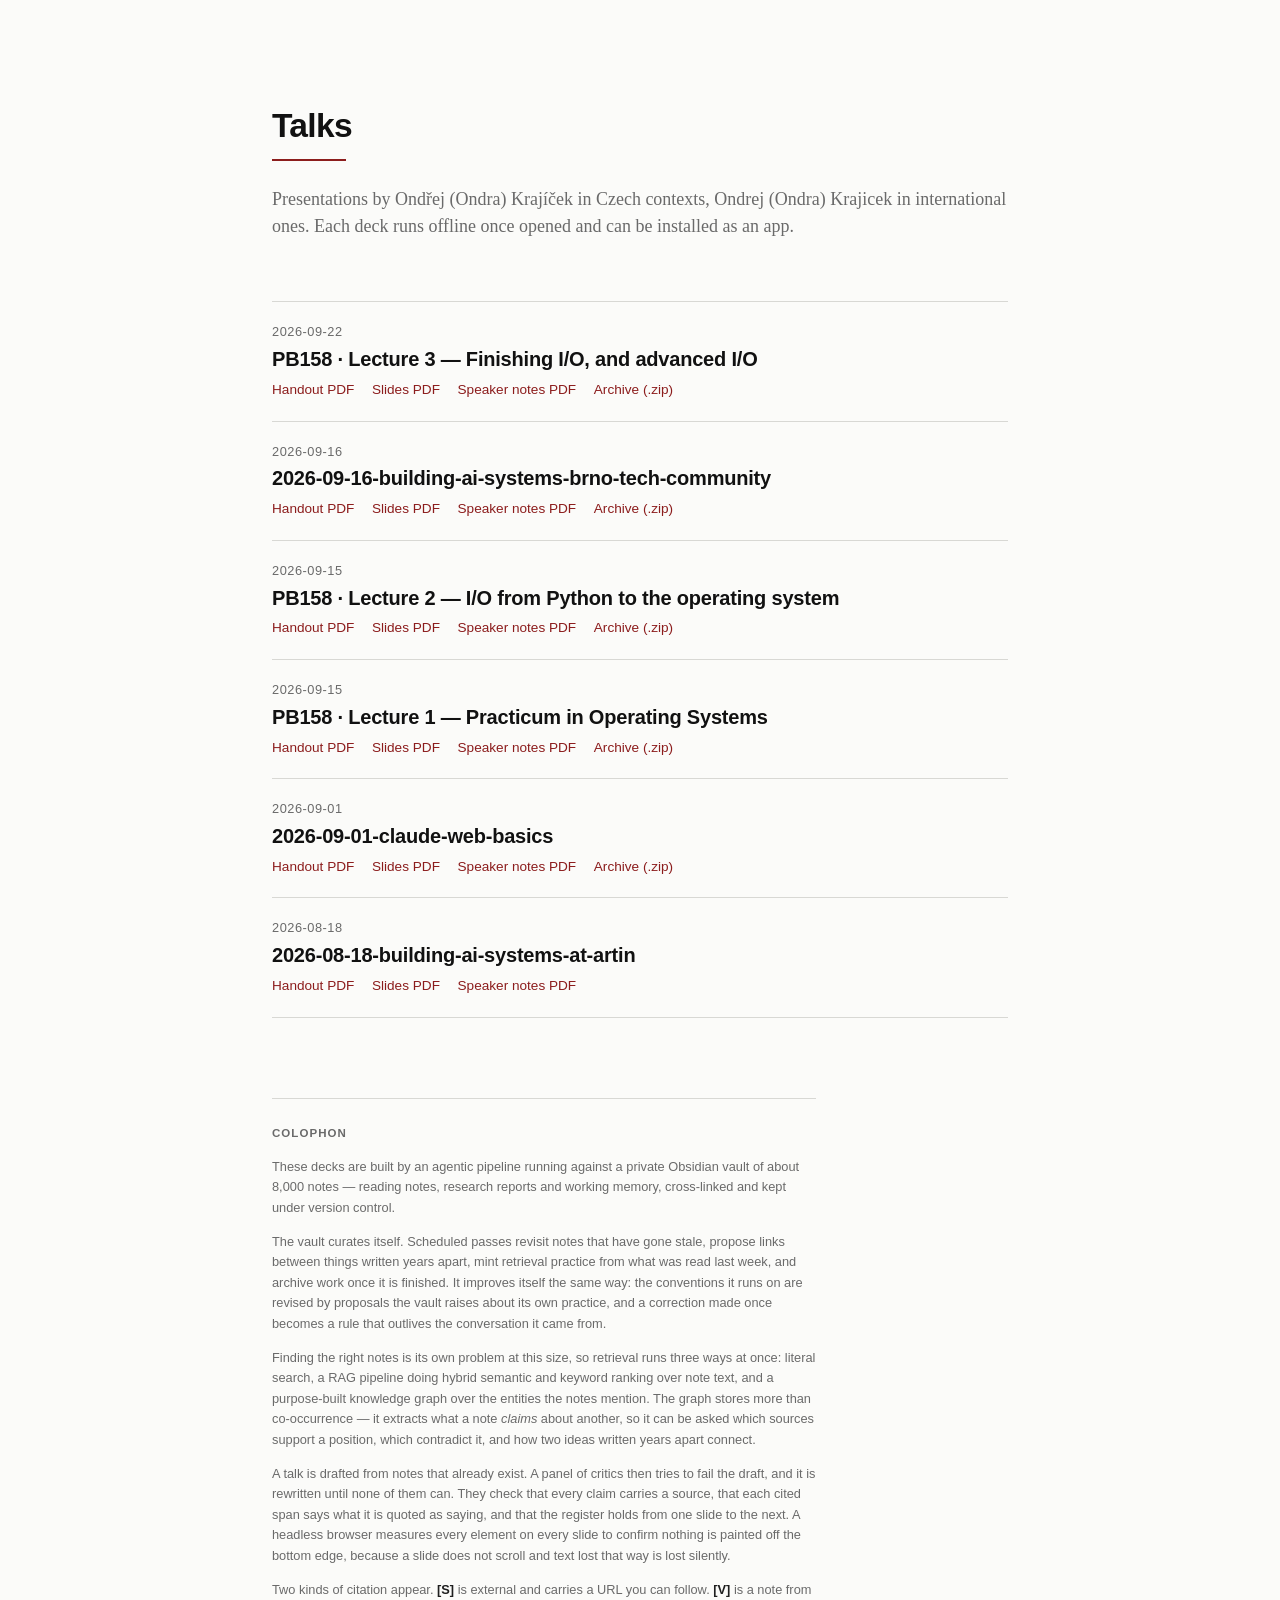
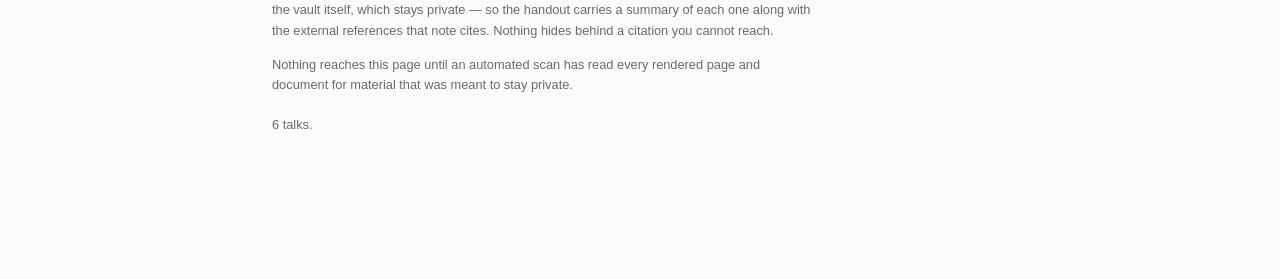
==== index.html @ eec89def "talk: publish 2026-09-22-pb158-lecture-3-finishing-io-and-advanced-io Rendered from the private vaul" ====
<!DOCTYPE html>
<html lang="en">
<head>
<meta charset="utf-8">
<meta name="viewport" content="width=device-width, initial-scale=1">
<title>Talks — Ondřej (Ondra) Krajíček in Czech contexts, Ondrej (Ondra) Krajicek in international ones</title>
<style>
  :root {
    --ink: #111; --body: #1f1f1f; --muted: #6a6a6a;
    --ground: #fbfbf9; --rule: #d8d8d4; --accent: #8c1d1d;
  }
  * { box-sizing: border-box; }
  body {
    margin: 0; padding: 12vh 6vw 16vh;
    background: var(--ground); color: var(--body);
    font: 400 18px/1.5 "Source Serif 4", Charter, Georgia, serif;
  }
  main { max-width: 46rem; margin: 0 auto; }
  h1 {
    font: 600 2.1rem/1.1 "Inter", "Helvetica Neue", Arial, sans-serif;
    letter-spacing: -0.02em; color: var(--ink); margin: 0;
  }
  h1::after {
    content: ""; display: block; width: 2.2em; height: 2px;
    background: var(--accent); margin-top: .42em;
  }
  .lede { color: var(--muted); margin: 1.4em 0 3.4em; }
  ul { list-style: none; padding: 0; margin: 0; }
  li { border-top: 1px solid var(--rule); padding: 1.5rem 0; }
  li:last-child { border-bottom: 1px solid var(--rule); }
  time {
    display: block;
    font: 500 .8rem/1 "Inter", "Helvetica Neue", Arial, sans-serif;
    font-variant-numeric: tabular-nums; color: var(--muted);
    letter-spacing: .04em; margin-bottom: .5rem;
  }
  a.deck {
    font: 600 1.25rem/1.25 "Inter", "Helvetica Neue", Arial, sans-serif;
    letter-spacing: -0.01em; color: var(--ink);
    text-decoration: none; border-bottom: 2px solid transparent;
  }
  a.deck:hover { border-bottom-color: var(--accent); }
  .extras {
    margin-top: .55rem;
    font: 400 .85rem/1 "Inter", "Helvetica Neue", Arial, sans-serif;
  }
  .extras a { color: var(--accent); text-decoration: none; margin-right: 1.1rem; }
  .extras a:hover { text-decoration: underline; }
  footer {
    margin-top: 5rem; padding-top: 1.6rem; border-top: 1px solid var(--rule);
    color: var(--muted); max-width: 34rem;
    font: 400 .8rem/1.6 "Inter", "Helvetica Neue", Arial, sans-serif;
  }
  footer h2 {
    font-size: .72rem; letter-spacing: .09em; text-transform: uppercase;
    font-weight: 600; color: var(--muted); margin: 0 0 .9rem;
  }
  footer p { margin: 0 0 .85rem; }
  footer b { color: var(--body); font-weight: 600; }
  footer .tally { margin: 1.2rem 0 0; }
  @media (prefers-color-scheme: dark) {
    :root {
      --ink: #f2f2ef; --body: #dcdcd8; --muted: #9a9a94;
      --ground: #141413; --rule: #33332f; --accent: #d98080;
    }
  }
</style>
</head>
<body>
<main>
  <h1>Talks</h1>
  <p class="lede">Presentations by Ondřej (Ondra) Krajíček in Czech contexts, Ondrej (Ondra) Krajicek in international ones. Each deck runs offline once
  opened and can be installed as an app.</p>
  <ul>
    <li>
      <time datetime="2026-09-22">2026-09-22</time>
      <a class="deck" href="2026-09-22-pb158-lecture-3-finishing-io-and-advanced-io/">PB158 · Lecture 3 — Finishing I/O, and advanced I/O</a>
      <div class="extras"><a href="2026-09-22-pb158-lecture-3-finishing-io-and-advanced-io/2026-09-22-pb158-lecture-3-finishing-io-and-advanced-io-handout.pdf">Handout&nbsp;PDF</a><a href="2026-09-22-pb158-lecture-3-finishing-io-and-advanced-io/2026-09-22-pb158-lecture-3-finishing-io-and-advanced-io-slides.pdf">Slides&nbsp;PDF</a><a href="2026-09-22-pb158-lecture-3-finishing-io-and-advanced-io/2026-09-22-pb158-lecture-3-finishing-io-and-advanced-io-speaker-notes.pdf">Speaker notes&nbsp;PDF</a><a href="2026-09-22-pb158-lecture-3-finishing-io-and-advanced-io/2026-09-22-pb158-lecture-3-finishing-io-and-advanced-io.zip">Archive&nbsp;(.zip)</a></div>
    </li>
    <li>
      <time datetime="2026-09-16">2026-09-16</time>
      <a class="deck" href="2026-09-16-building-ai-systems-brno-tech-community/">2026-09-16-building-ai-systems-brno-tech-community</a>
      <div class="extras"><a href="2026-09-16-building-ai-systems-brno-tech-community/2026-09-16-building-ai-systems-brno-tech-community-handout.pdf">Handout&nbsp;PDF</a><a href="2026-09-16-building-ai-systems-brno-tech-community/2026-09-16-building-ai-systems-brno-tech-community-slides.pdf">Slides&nbsp;PDF</a><a href="2026-09-16-building-ai-systems-brno-tech-community/2026-09-16-building-ai-systems-brno-tech-community-speaker-notes.pdf">Speaker notes&nbsp;PDF</a><a href="2026-09-16-building-ai-systems-brno-tech-community/2026-09-16-building-ai-systems-brno-tech-community.zip">Archive&nbsp;(.zip)</a></div>
    </li>
    <li>
      <time datetime="2026-09-15">2026-09-15</time>
      <a class="deck" href="2026-09-15-pb158-lecture-2-io-from-python-to-the-os/">PB158 · Lecture 2 — I/O from Python to the operating system</a>
      <div class="extras"><a href="2026-09-15-pb158-lecture-2-io-from-python-to-the-os/2026-09-15-pb158-lecture-2-io-from-python-to-the-os-handout.pdf">Handout&nbsp;PDF</a><a href="2026-09-15-pb158-lecture-2-io-from-python-to-the-os/2026-09-15-pb158-lecture-2-io-from-python-to-the-os-slides.pdf">Slides&nbsp;PDF</a><a href="2026-09-15-pb158-lecture-2-io-from-python-to-the-os/2026-09-15-pb158-lecture-2-io-from-python-to-the-os-speaker-notes.pdf">Speaker notes&nbsp;PDF</a><a href="2026-09-15-pb158-lecture-2-io-from-python-to-the-os/2026-09-15-pb158-lecture-2-io-from-python-to-the-os.zip">Archive&nbsp;(.zip)</a></div>
    </li>
    <li>
      <time datetime="2026-09-15">2026-09-15</time>
      <a class="deck" href="2026-09-15-pb158-lecture-1-course-orientation-and-io/">PB158 · Lecture 1 — Practicum in Operating Systems</a>
      <div class="extras"><a href="2026-09-15-pb158-lecture-1-course-orientation-and-io/2026-09-15-pb158-lecture-1-course-orientation-and-io-handout.pdf">Handout&nbsp;PDF</a><a href="2026-09-15-pb158-lecture-1-course-orientation-and-io/2026-09-15-pb158-lecture-1-course-orientation-and-io-slides.pdf">Slides&nbsp;PDF</a><a href="2026-09-15-pb158-lecture-1-course-orientation-and-io/2026-09-15-pb158-lecture-1-course-orientation-and-io-speaker-notes.pdf">Speaker notes&nbsp;PDF</a><a href="2026-09-15-pb158-lecture-1-course-orientation-and-io/2026-09-15-pb158-lecture-1-course-orientation-and-io.zip">Archive&nbsp;(.zip)</a></div>
    </li>
    <li>
      <time datetime="2026-09-01">2026-09-01</time>
      <a class="deck" href="2026-09-01-claude-web-basics/">2026-09-01-claude-web-basics</a>
      <div class="extras"><a href="2026-09-01-claude-web-basics/2026-09-01-claude-web-basics-handout.pdf">Handout&nbsp;PDF</a><a href="2026-09-01-claude-web-basics/2026-09-01-claude-web-basics-slides.pdf">Slides&nbsp;PDF</a><a href="2026-09-01-claude-web-basics/2026-09-01-claude-web-basics-speaker-notes.pdf">Speaker notes&nbsp;PDF</a><a href="2026-09-01-claude-web-basics/2026-09-01-claude-web-basics.zip">Archive&nbsp;(.zip)</a></div>
    </li>
    <li>
      <time datetime="2026-08-18">2026-08-18</time>
      <a class="deck" href="2026-08-18-building-ai-systems-at-artin/">2026-08-18-building-ai-systems-at-artin</a>
      <div class="extras"><a href="2026-08-18-building-ai-systems-at-artin/2026-08-18-building-ai-systems-at-artin-handout.pdf">Handout&nbsp;PDF</a><a href="2026-08-18-building-ai-systems-at-artin/2026-08-18-building-ai-systems-at-artin-slides.pdf">Slides&nbsp;PDF</a><a href="2026-08-18-building-ai-systems-at-artin/2026-08-18-building-ai-systems-at-artin-speaker-notes.pdf">Speaker notes&nbsp;PDF</a></div>
    </li>
  </ul>
  <footer>
    <h2>Colophon</h2>
    <p>These decks are built by an agentic pipeline running against a private
    Obsidian vault of about 8,000 notes — reading notes, research reports and working
    memory, cross-linked and kept under version control.</p>
    <p>The vault curates itself. Scheduled passes revisit notes that have gone
    stale, propose links between things written years apart, mint retrieval
    practice from what was read last week, and archive work once it is
    finished. It improves itself the same way: the conventions it runs on are
    revised by proposals the vault raises about its own practice, and a
    correction made once becomes a rule that outlives the conversation it came
    from.</p>
    <p>Finding the right notes is its own problem at this size, so retrieval
    runs three ways at once: literal search, a RAG pipeline doing hybrid
    semantic and keyword ranking over note text, and a purpose-built knowledge
    graph over the entities the notes mention. The graph stores more than
    co-occurrence — it extracts what a note <i>claims</i> about another, so it
    can be asked which sources support a position, which contradict it, and how
    two ideas written years apart connect.</p>
    <p>A talk is drafted from notes that already exist. A panel of critics then
    tries to fail the draft, and it is rewritten until none of them can. They
    check that every claim carries a source, that each cited span says what it
    is quoted as saying, and that the register holds from one slide to the
    next. A headless
    browser measures every element on every slide to confirm nothing is painted
    off the bottom edge, because a slide does not scroll and text lost that way
    is lost silently.</p>
    <p>Two kinds of citation appear. <b>[S]</b> is external and carries a URL
    you can follow. <b>[V]</b> is a note from the vault itself, which stays
    private — so the handout carries a summary of each one along with the
    external references that note cites. Nothing hides behind a citation you
    cannot reach.</p>
    <p>Nothing reaches this page until an automated scan has read every
    rendered page and document for material that was meant to stay private.</p>
    <p class="tally">6 talks.</p>
  </footer>
</main>
</body>
</html>
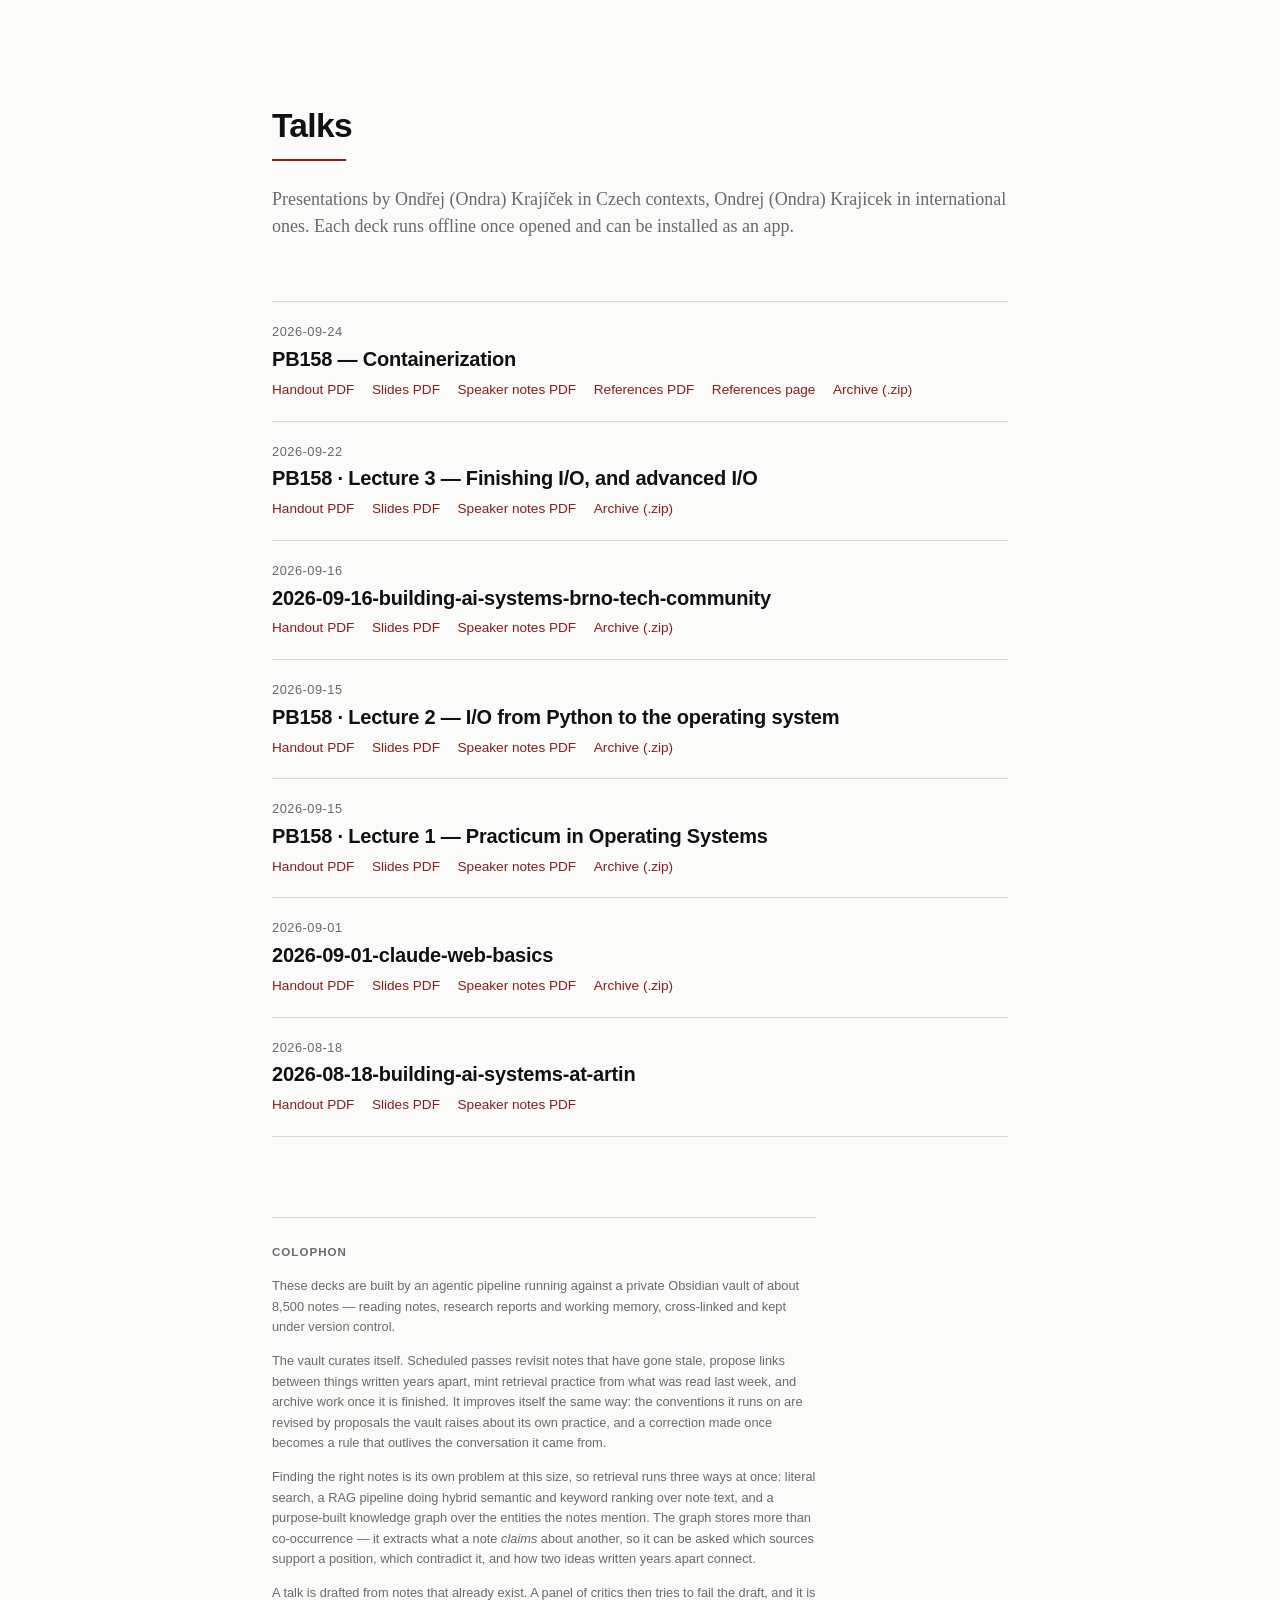
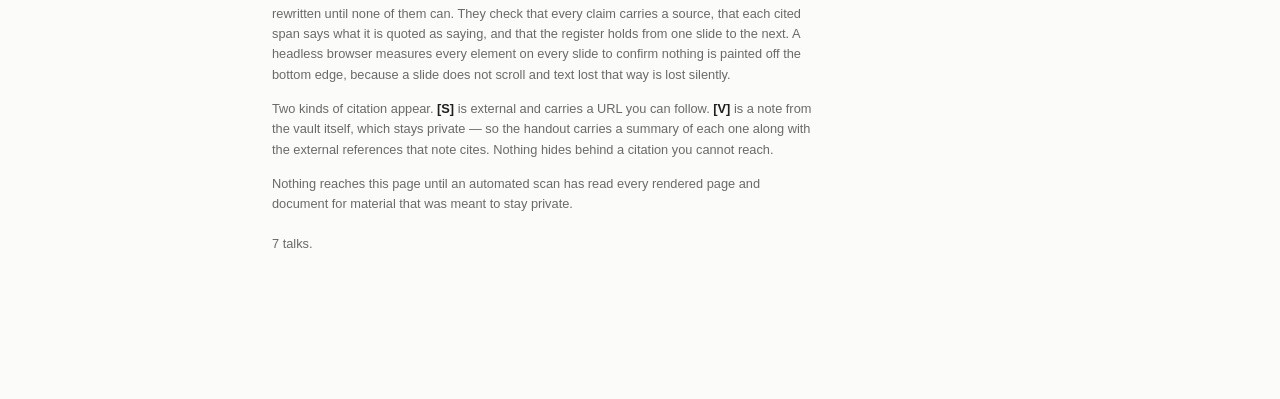
==== commit abf8322d: "talk: publish 2026-09-24-pb158-containerization Rendered from the private vault by talk-build.yml.  " ====
--- a/index.html
+++ b/index.html
@@ -73,6 +73,11 @@
   opened and can be installed as an app.</p>
   <ul>
     <li>
+      <time datetime="2026-09-24">2026-09-24</time>
+      <a class="deck" href="2026-09-24-pb158-containerization/">PB158 — Containerization</a>
+      <div class="extras"><a href="2026-09-24-pb158-containerization/2026-09-24-pb158-containerization-handout.pdf">Handout&nbsp;PDF</a><a href="2026-09-24-pb158-containerization/2026-09-24-pb158-containerization-slides.pdf">Slides&nbsp;PDF</a><a href="2026-09-24-pb158-containerization/2026-09-24-pb158-containerization-speaker-notes.pdf">Speaker notes&nbsp;PDF</a><a href="2026-09-24-pb158-containerization/2026-09-24-pb158-containerization-references.pdf">References&nbsp;PDF</a><a href="2026-09-24-pb158-containerization/references.html">References&nbsp;page</a><a href="2026-09-24-pb158-containerization/2026-09-24-pb158-containerization.zip">Archive&nbsp;(.zip)</a></div>
+    </li>
+    <li>
       <time datetime="2026-09-22">2026-09-22</time>
       <a class="deck" href="2026-09-22-pb158-lecture-3-finishing-io-and-advanced-io/">PB158 · Lecture 3 — Finishing I/O, and advanced I/O</a>
       <div class="extras"><a href="2026-09-22-pb158-lecture-3-finishing-io-and-advanced-io/2026-09-22-pb158-lecture-3-finishing-io-and-advanced-io-handout.pdf">Handout&nbsp;PDF</a><a href="2026-09-22-pb158-lecture-3-finishing-io-and-advanced-io/2026-09-22-pb158-lecture-3-finishing-io-and-advanced-io-slides.pdf">Slides&nbsp;PDF</a><a href="2026-09-22-pb158-lecture-3-finishing-io-and-advanced-io/2026-09-22-pb158-lecture-3-finishing-io-and-advanced-io-speaker-notes.pdf">Speaker notes&nbsp;PDF</a><a href="2026-09-22-pb158-lecture-3-finishing-io-and-advanced-io/2026-09-22-pb158-lecture-3-finishing-io-and-advanced-io.zip">Archive&nbsp;(.zip)</a></div>
@@ -106,7 +111,7 @@
   <footer>
     <h2>Colophon</h2>
     <p>These decks are built by an agentic pipeline running against a private
-    Obsidian vault of about 8,000 notes — reading notes, research reports and working
+    Obsidian vault of about 8,500 notes — reading notes, research reports and working
     memory, cross-linked and kept under version control.</p>
     <p>The vault curates itself. Scheduled passes revisit notes that have gone
     stale, propose links between things written years apart, mint retrieval
@@ -137,7 +142,7 @@
     cannot reach.</p>
     <p>Nothing reaches this page until an automated scan has read every
     rendered page and document for material that was meant to stay private.</p>
-    <p class="tally">6 talks.</p>
+    <p class="tally">7 talks.</p>
   </footer>
 </main>
 </body>
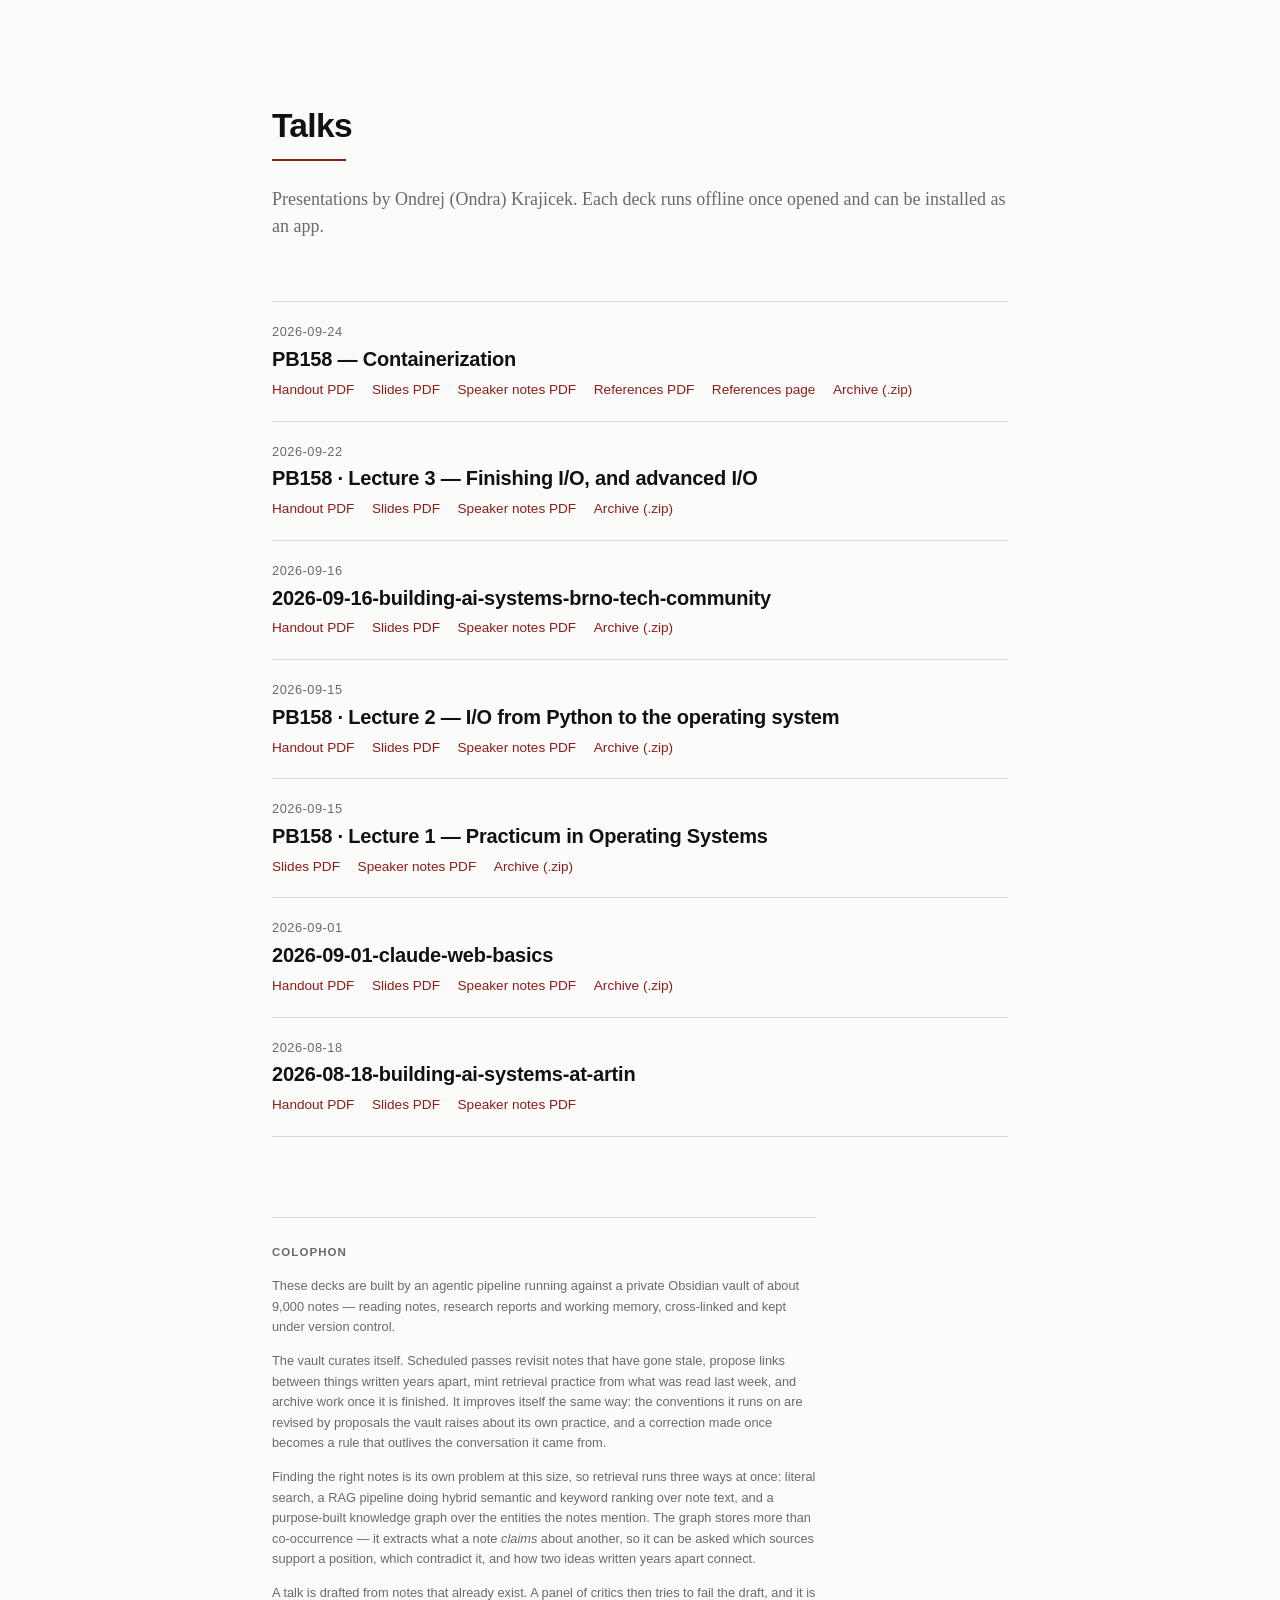
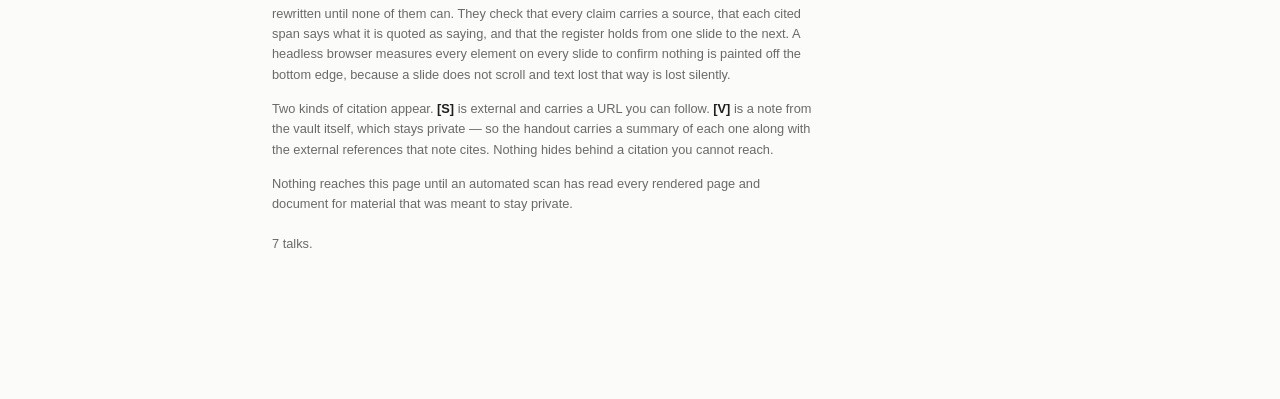
==== commit bc7adf36: "talk: publish 2026-09-15-pb158-lecture-1-course-orientation-and-io Rendered from the private vault b" ====
--- a/index.html
+++ b/index.html
@@ -3,7 +3,7 @@
 <head>
 <meta charset="utf-8">
 <meta name="viewport" content="width=device-width, initial-scale=1">
-<title>Talks — Ondřej (Ondra) Krajíček in Czech contexts, Ondrej (Ondra) Krajicek in international ones</title>
+<title>Talks — Ondrej (Ondra) Krajicek</title>
 <style>
   :root {
     --ink: #111; --body: #1f1f1f; --muted: #6a6a6a;
@@ -69,7 +69,7 @@
 <body>
 <main>
   <h1>Talks</h1>
-  <p class="lede">Presentations by Ondřej (Ondra) Krajíček in Czech contexts, Ondrej (Ondra) Krajicek in international ones. Each deck runs offline once
+  <p class="lede">Presentations by Ondrej (Ondra) Krajicek. Each deck runs offline once
   opened and can be installed as an app.</p>
   <ul>
     <li>
@@ -95,7 +95,7 @@
     <li>
       <time datetime="2026-09-15">2026-09-15</time>
       <a class="deck" href="2026-09-15-pb158-lecture-1-course-orientation-and-io/">PB158 · Lecture 1 — Practicum in Operating Systems</a>
-      <div class="extras"><a href="2026-09-15-pb158-lecture-1-course-orientation-and-io/2026-09-15-pb158-lecture-1-course-orientation-and-io-handout.pdf">Handout&nbsp;PDF</a><a href="2026-09-15-pb158-lecture-1-course-orientation-and-io/2026-09-15-pb158-lecture-1-course-orientation-and-io-slides.pdf">Slides&nbsp;PDF</a><a href="2026-09-15-pb158-lecture-1-course-orientation-and-io/2026-09-15-pb158-lecture-1-course-orientation-and-io-speaker-notes.pdf">Speaker notes&nbsp;PDF</a><a href="2026-09-15-pb158-lecture-1-course-orientation-and-io/2026-09-15-pb158-lecture-1-course-orientation-and-io.zip">Archive&nbsp;(.zip)</a></div>
+      <div class="extras"><a href="2026-09-15-pb158-lecture-1-course-orientation-and-io/2026-09-15-pb158-lecture-1-course-orientation-and-io-slides.pdf">Slides&nbsp;PDF</a><a href="2026-09-15-pb158-lecture-1-course-orientation-and-io/2026-09-15-pb158-lecture-1-course-orientation-and-io-speaker-notes.pdf">Speaker notes&nbsp;PDF</a><a href="2026-09-15-pb158-lecture-1-course-orientation-and-io/2026-09-15-pb158-lecture-1-course-orientation-and-io.zip">Archive&nbsp;(.zip)</a></div>
     </li>
     <li>
       <time datetime="2026-09-01">2026-09-01</time>
@@ -111,7 +111,7 @@
   <footer>
     <h2>Colophon</h2>
     <p>These decks are built by an agentic pipeline running against a private
-    Obsidian vault of about 8,500 notes — reading notes, research reports and working
+    Obsidian vault of about 9,000 notes — reading notes, research reports and working
     memory, cross-linked and kept under version control.</p>
     <p>The vault curates itself. Scheduled passes revisit notes that have gone
     stale, propose links between things written years apart, mint retrieval
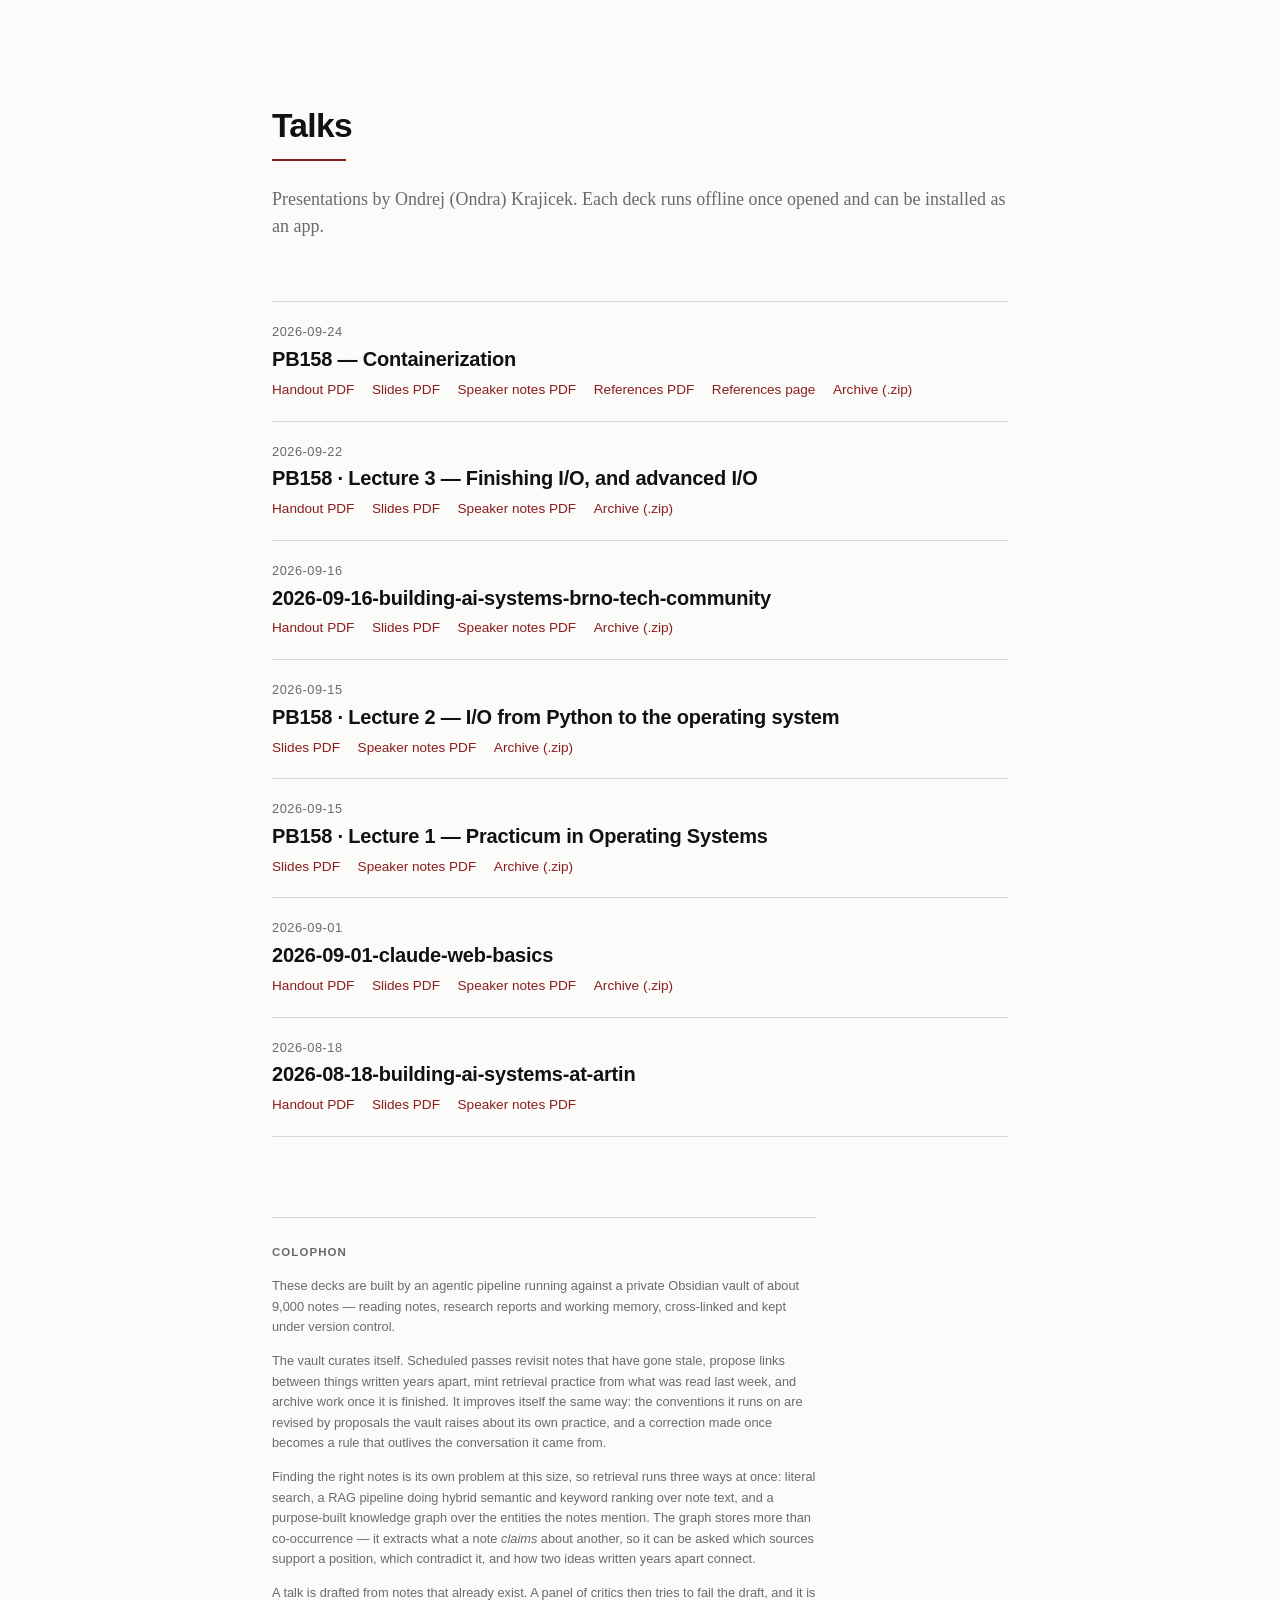
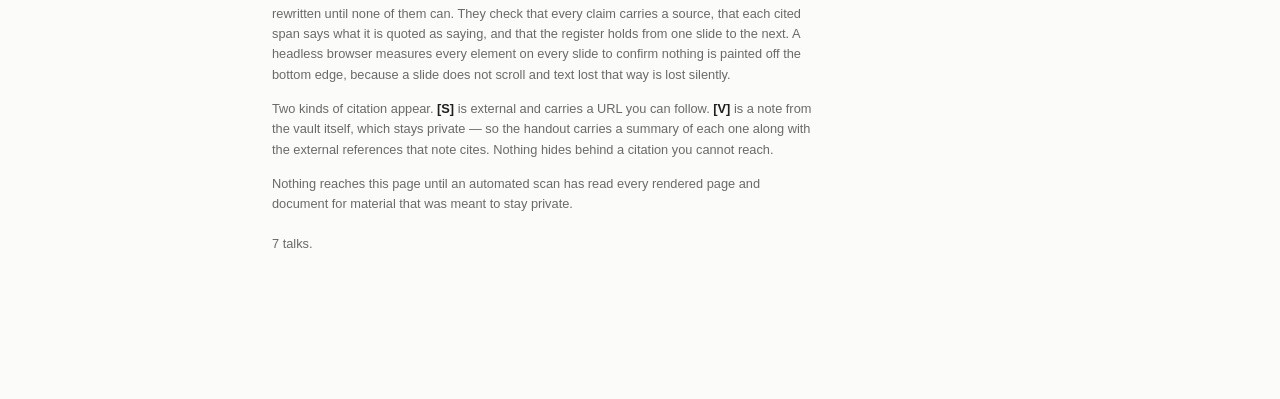
==== commit 96b80c05: "talk: publish 2026-09-15-pb158-lecture-2-io-from-python-to-the-os Rendered from the private vault by" ====
--- a/index.html
+++ b/index.html
@@ -90,7 +90,7 @@
     <li>
       <time datetime="2026-09-15">2026-09-15</time>
       <a class="deck" href="2026-09-15-pb158-lecture-2-io-from-python-to-the-os/">PB158 · Lecture 2 — I/O from Python to the operating system</a>
-      <div class="extras"><a href="2026-09-15-pb158-lecture-2-io-from-python-to-the-os/2026-09-15-pb158-lecture-2-io-from-python-to-the-os-handout.pdf">Handout&nbsp;PDF</a><a href="2026-09-15-pb158-lecture-2-io-from-python-to-the-os/2026-09-15-pb158-lecture-2-io-from-python-to-the-os-slides.pdf">Slides&nbsp;PDF</a><a href="2026-09-15-pb158-lecture-2-io-from-python-to-the-os/2026-09-15-pb158-lecture-2-io-from-python-to-the-os-speaker-notes.pdf">Speaker notes&nbsp;PDF</a><a href="2026-09-15-pb158-lecture-2-io-from-python-to-the-os/2026-09-15-pb158-lecture-2-io-from-python-to-the-os.zip">Archive&nbsp;(.zip)</a></div>
+      <div class="extras"><a href="2026-09-15-pb158-lecture-2-io-from-python-to-the-os/2026-09-15-pb158-lecture-2-io-from-python-to-the-os-slides.pdf">Slides&nbsp;PDF</a><a href="2026-09-15-pb158-lecture-2-io-from-python-to-the-os/2026-09-15-pb158-lecture-2-io-from-python-to-the-os-speaker-notes.pdf">Speaker notes&nbsp;PDF</a><a href="2026-09-15-pb158-lecture-2-io-from-python-to-the-os/2026-09-15-pb158-lecture-2-io-from-python-to-the-os.zip">Archive&nbsp;(.zip)</a></div>
     </li>
     <li>
       <time datetime="2026-09-15">2026-09-15</time>
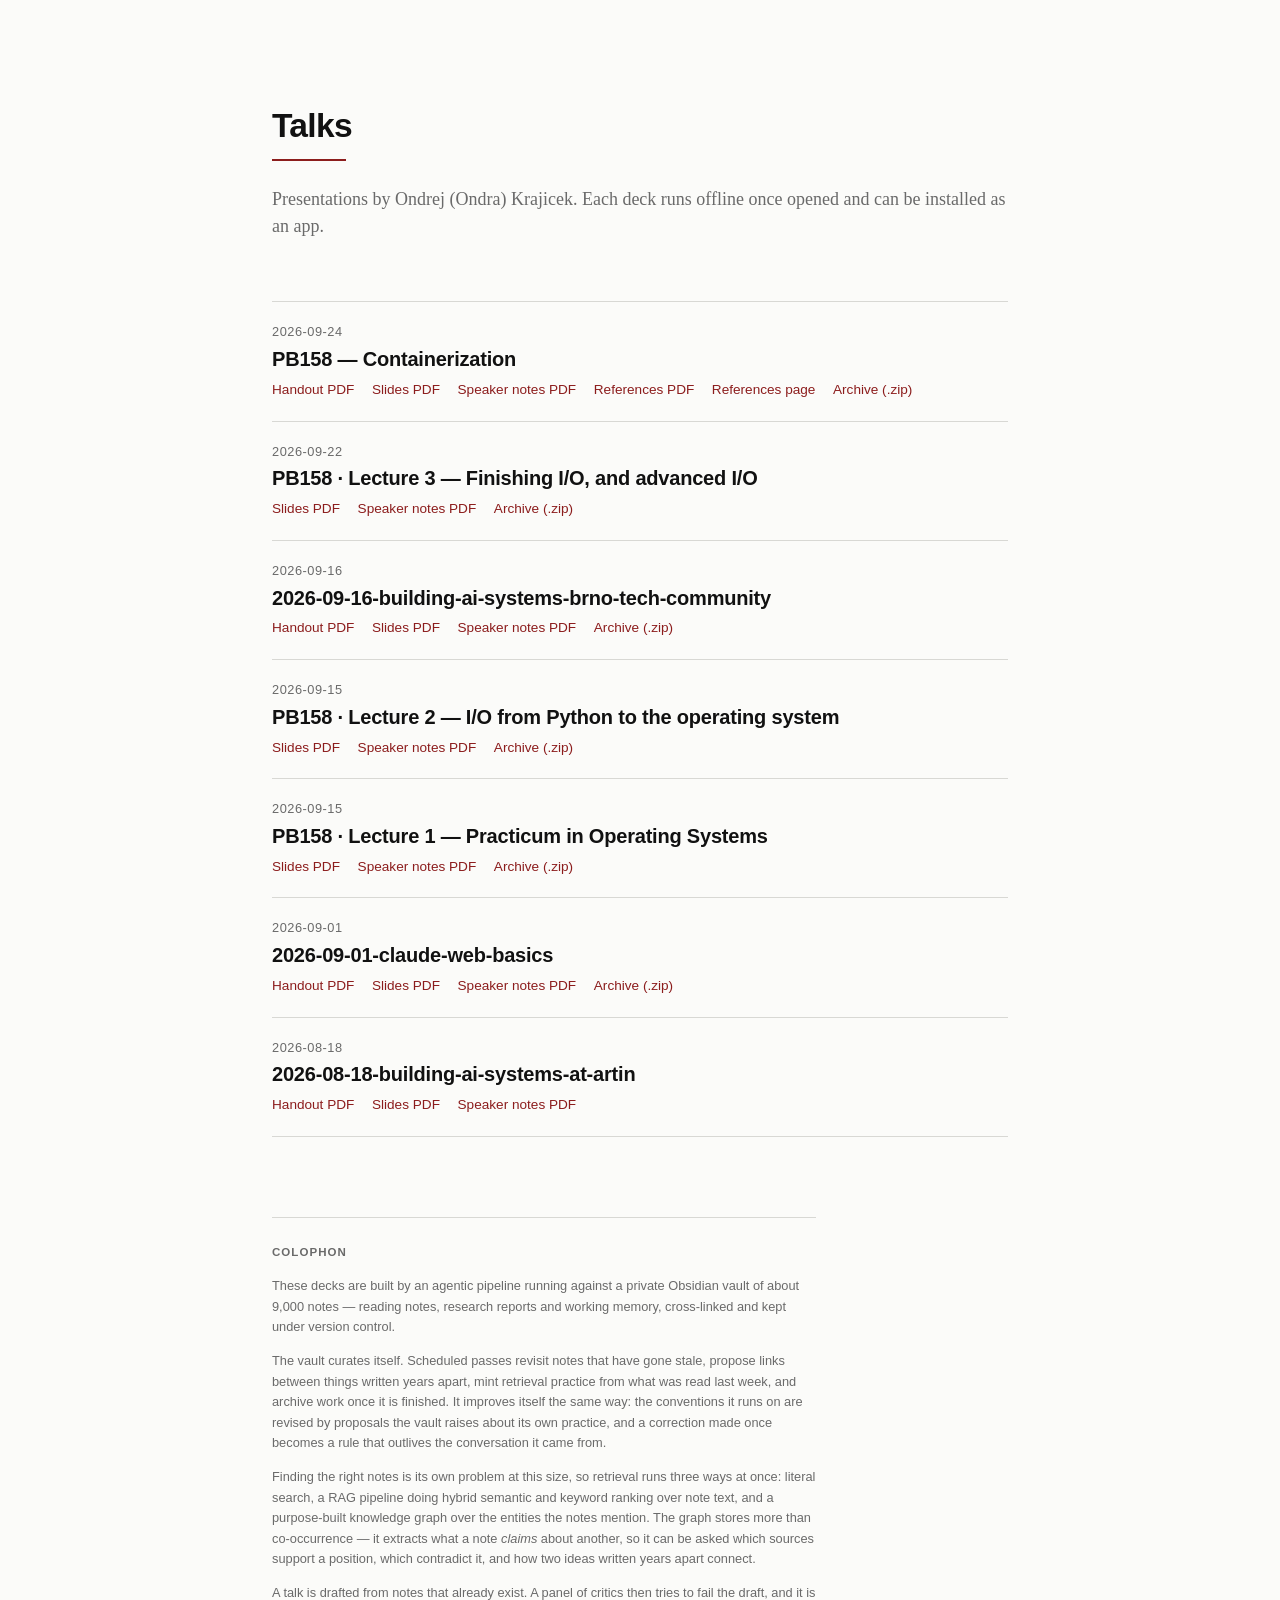
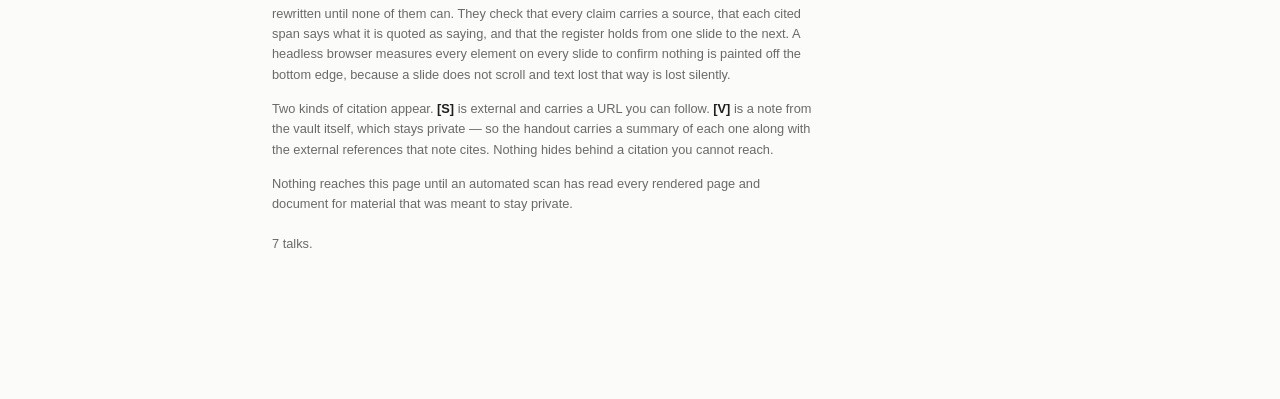
==== commit f1a9130c: "talk: publish 2026-09-22-pb158-lecture-3-finishing-io-and-advanced-io Rendered from the private vaul" ====
--- a/index.html
+++ b/index.html
@@ -80,7 +80,7 @@
     <li>
       <time datetime="2026-09-22">2026-09-22</time>
       <a class="deck" href="2026-09-22-pb158-lecture-3-finishing-io-and-advanced-io/">PB158 · Lecture 3 — Finishing I/O, and advanced I/O</a>
-      <div class="extras"><a href="2026-09-22-pb158-lecture-3-finishing-io-and-advanced-io/2026-09-22-pb158-lecture-3-finishing-io-and-advanced-io-handout.pdf">Handout&nbsp;PDF</a><a href="2026-09-22-pb158-lecture-3-finishing-io-and-advanced-io/2026-09-22-pb158-lecture-3-finishing-io-and-advanced-io-slides.pdf">Slides&nbsp;PDF</a><a href="2026-09-22-pb158-lecture-3-finishing-io-and-advanced-io/2026-09-22-pb158-lecture-3-finishing-io-and-advanced-io-speaker-notes.pdf">Speaker notes&nbsp;PDF</a><a href="2026-09-22-pb158-lecture-3-finishing-io-and-advanced-io/2026-09-22-pb158-lecture-3-finishing-io-and-advanced-io.zip">Archive&nbsp;(.zip)</a></div>
+      <div class="extras"><a href="2026-09-22-pb158-lecture-3-finishing-io-and-advanced-io/2026-09-22-pb158-lecture-3-finishing-io-and-advanced-io-slides.pdf">Slides&nbsp;PDF</a><a href="2026-09-22-pb158-lecture-3-finishing-io-and-advanced-io/2026-09-22-pb158-lecture-3-finishing-io-and-advanced-io-speaker-notes.pdf">Speaker notes&nbsp;PDF</a><a href="2026-09-22-pb158-lecture-3-finishing-io-and-advanced-io/2026-09-22-pb158-lecture-3-finishing-io-and-advanced-io.zip">Archive&nbsp;(.zip)</a></div>
     </li>
     <li>
       <time datetime="2026-09-16">2026-09-16</time>
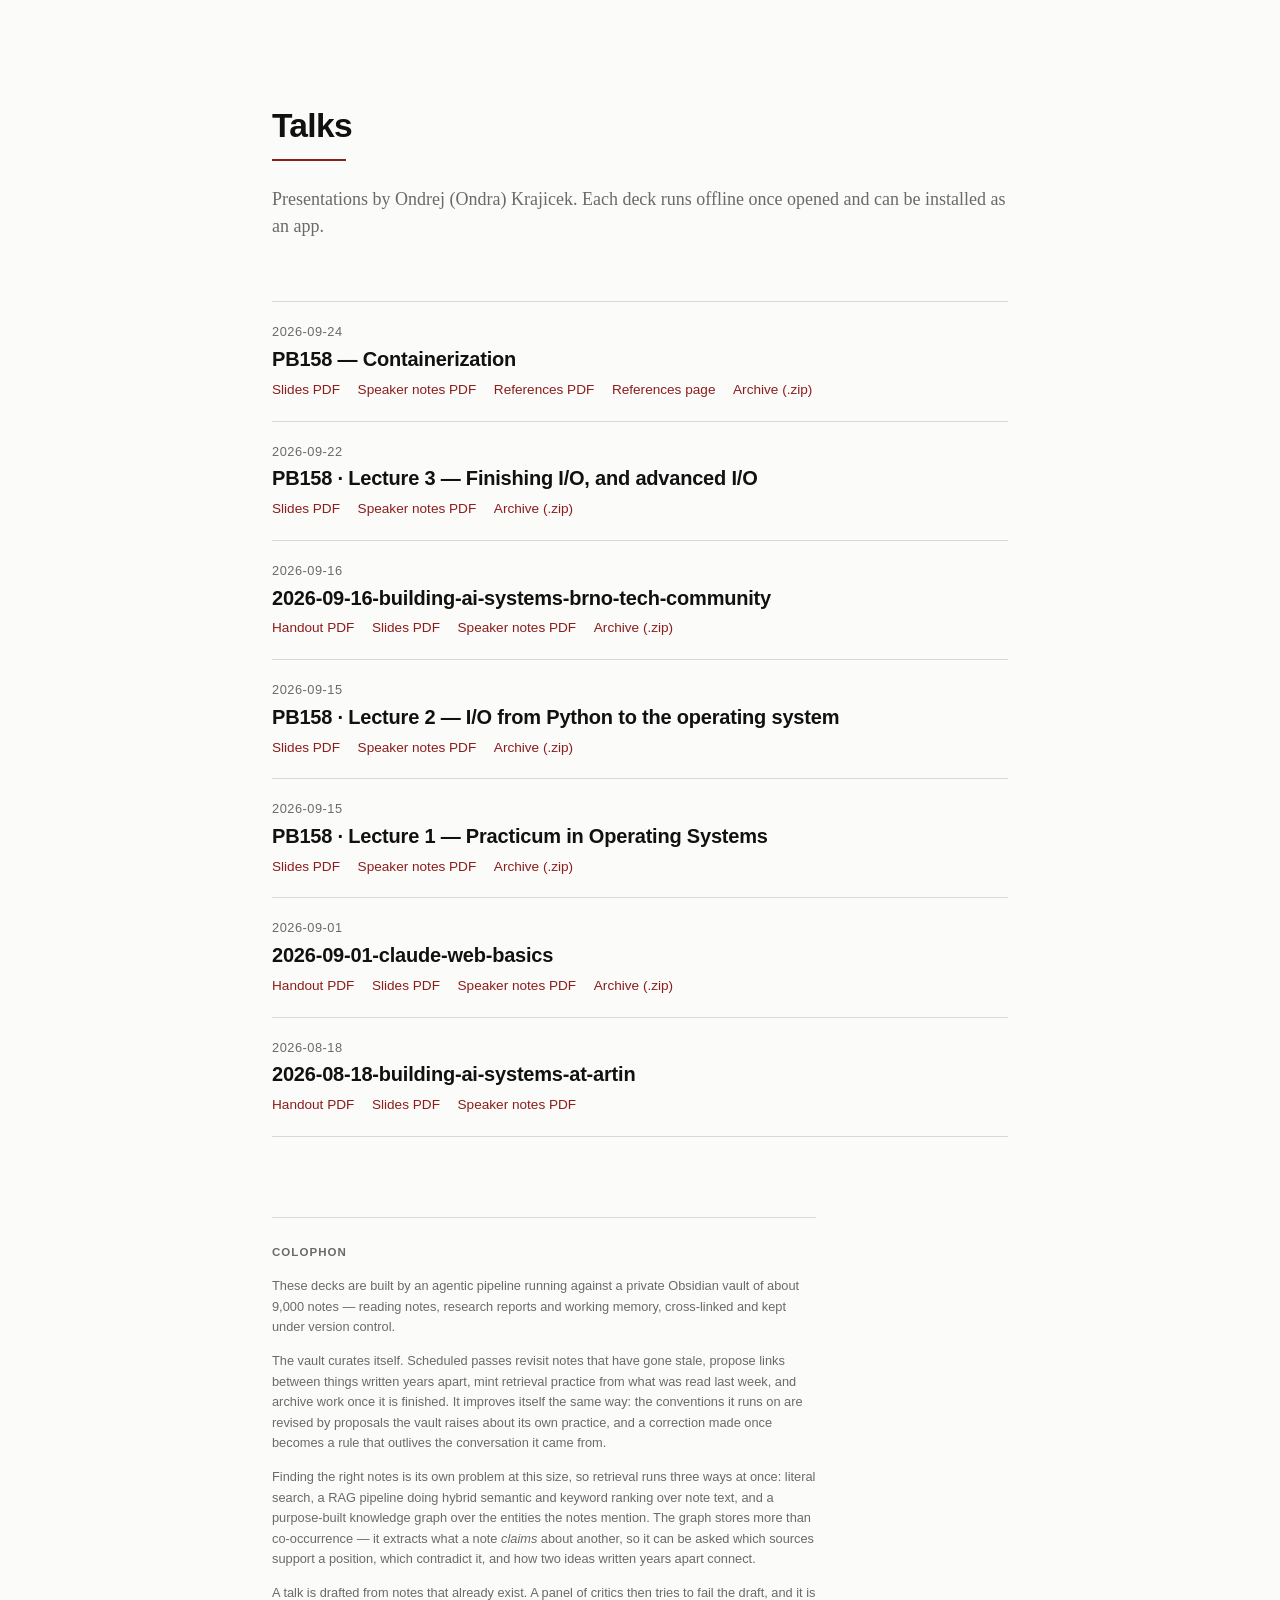
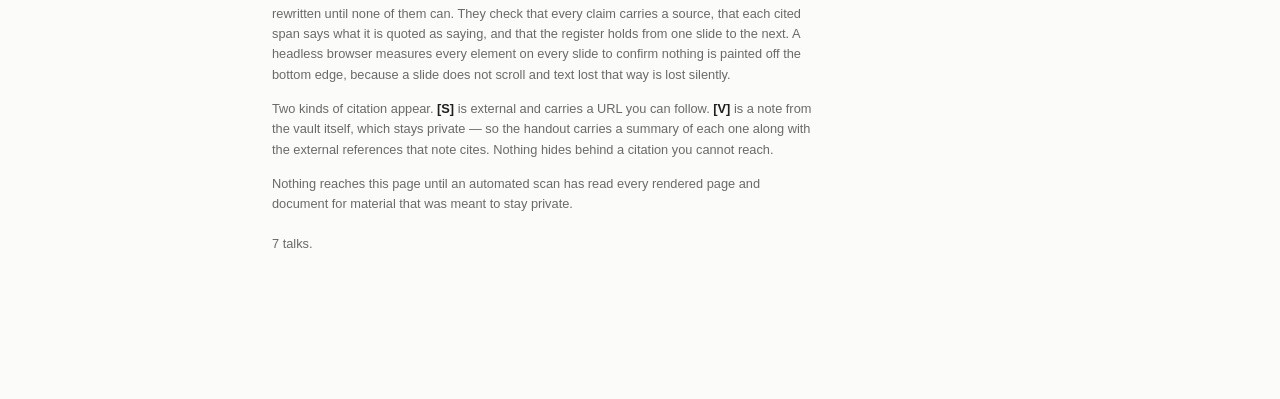
==== commit 78dd8256: "talk: publish 2026-09-24-pb158-containerization Rendered from the private vault by talk-build.yml.  " ====
--- a/index.html
+++ b/index.html
@@ -75,7 +75,7 @@
     <li>
       <time datetime="2026-09-24">2026-09-24</time>
       <a class="deck" href="2026-09-24-pb158-containerization/">PB158 — Containerization</a>
-      <div class="extras"><a href="2026-09-24-pb158-containerization/2026-09-24-pb158-containerization-handout.pdf">Handout&nbsp;PDF</a><a href="2026-09-24-pb158-containerization/2026-09-24-pb158-containerization-slides.pdf">Slides&nbsp;PDF</a><a href="2026-09-24-pb158-containerization/2026-09-24-pb158-containerization-speaker-notes.pdf">Speaker notes&nbsp;PDF</a><a href="2026-09-24-pb158-containerization/2026-09-24-pb158-containerization-references.pdf">References&nbsp;PDF</a><a href="2026-09-24-pb158-containerization/references.html">References&nbsp;page</a><a href="2026-09-24-pb158-containerization/2026-09-24-pb158-containerization.zip">Archive&nbsp;(.zip)</a></div>
+      <div class="extras"><a href="2026-09-24-pb158-containerization/2026-09-24-pb158-containerization-slides.pdf">Slides&nbsp;PDF</a><a href="2026-09-24-pb158-containerization/2026-09-24-pb158-containerization-speaker-notes.pdf">Speaker notes&nbsp;PDF</a><a href="2026-09-24-pb158-containerization/2026-09-24-pb158-containerization-references.pdf">References&nbsp;PDF</a><a href="2026-09-24-pb158-containerization/references.html">References&nbsp;page</a><a href="2026-09-24-pb158-containerization/2026-09-24-pb158-containerization.zip">Archive&nbsp;(.zip)</a></div>
     </li>
     <li>
       <time datetime="2026-09-22">2026-09-22</time>
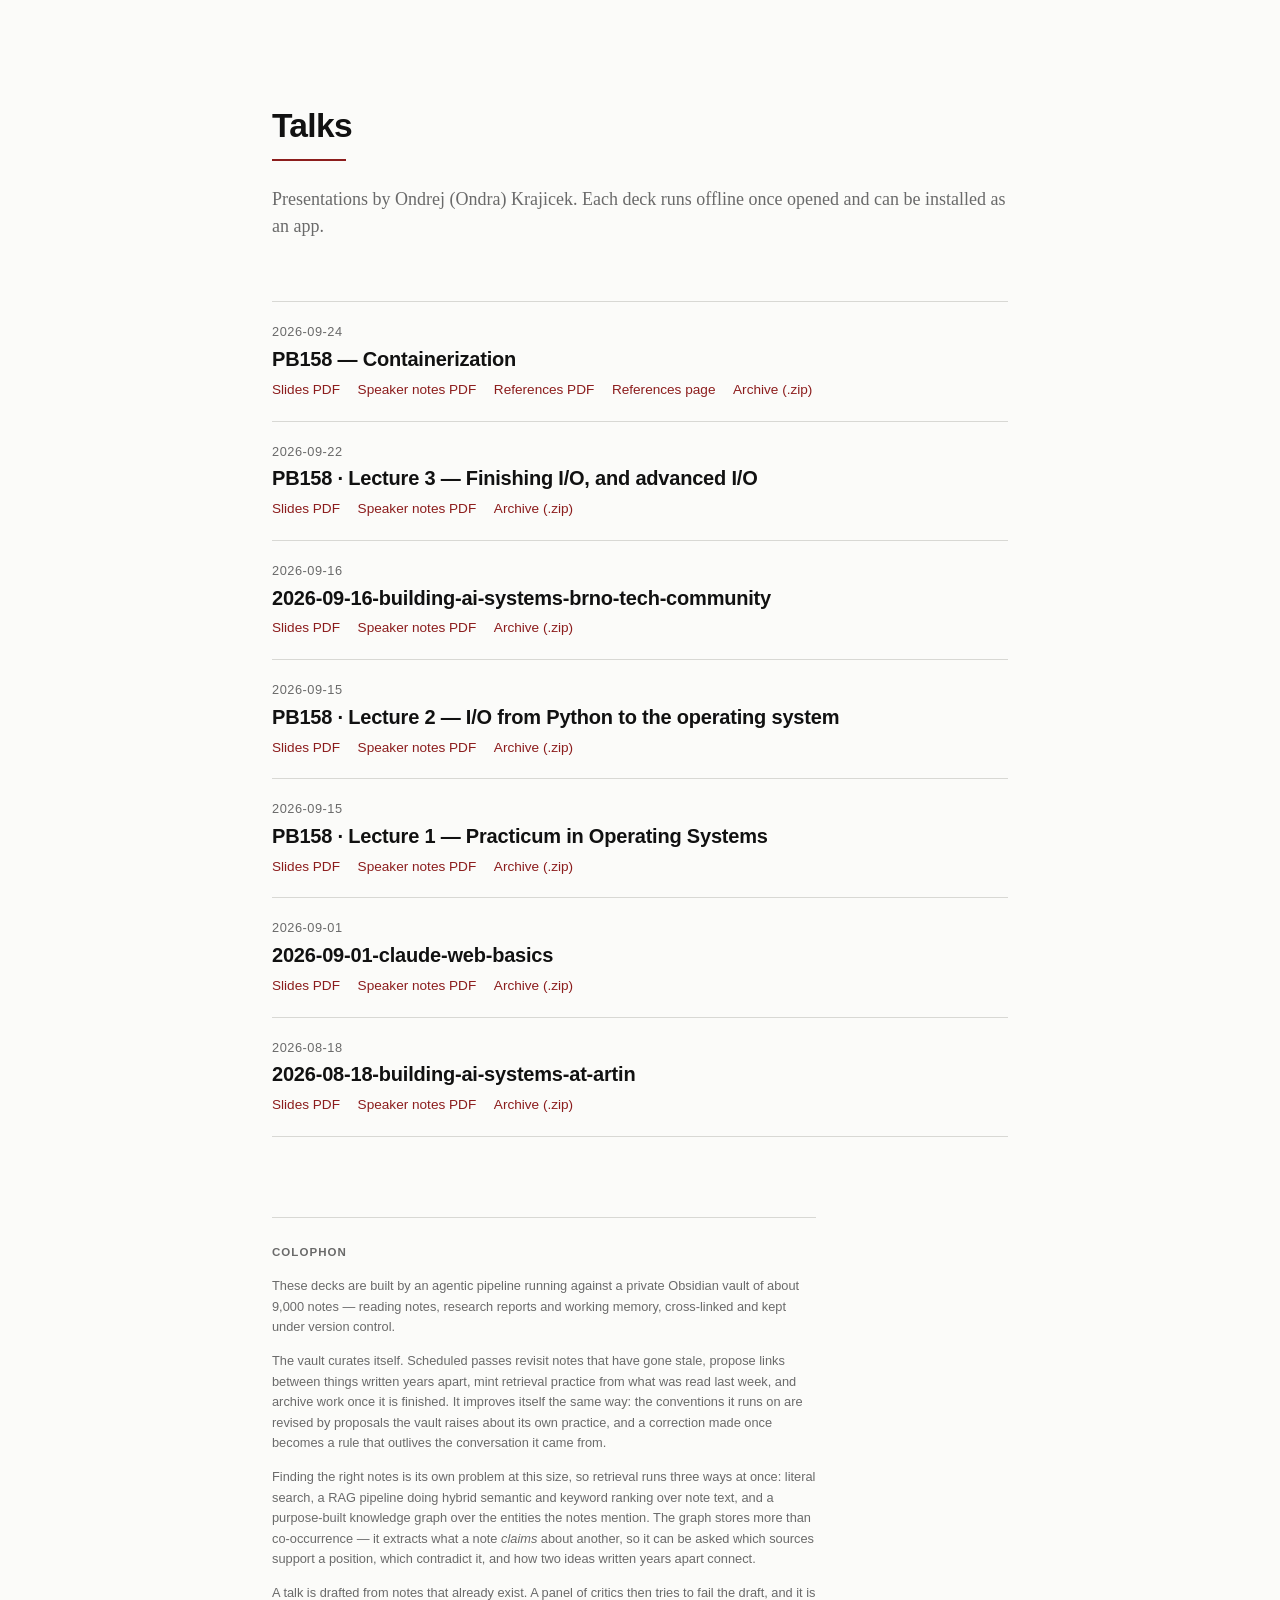
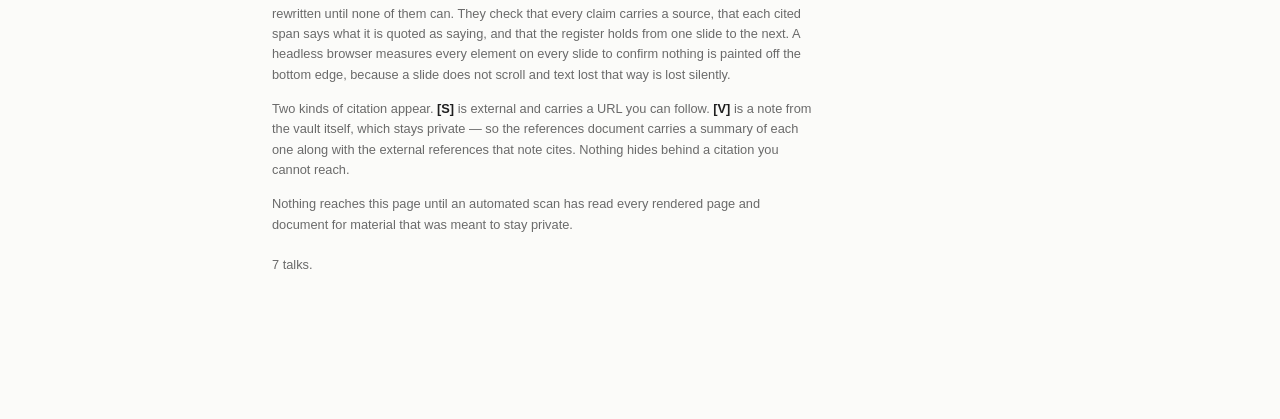
==== commit bdeab172: "talk: publish 2026-08-18-building-ai-systems-at-artin Rendered from the private vault by talk-build." ====
--- a/index.html
+++ b/index.html
@@ -85,7 +85,7 @@
     <li>
       <time datetime="2026-09-16">2026-09-16</time>
       <a class="deck" href="2026-09-16-building-ai-systems-brno-tech-community/">2026-09-16-building-ai-systems-brno-tech-community</a>
-      <div class="extras"><a href="2026-09-16-building-ai-systems-brno-tech-community/2026-09-16-building-ai-systems-brno-tech-community-handout.pdf">Handout&nbsp;PDF</a><a href="2026-09-16-building-ai-systems-brno-tech-community/2026-09-16-building-ai-systems-brno-tech-community-slides.pdf">Slides&nbsp;PDF</a><a href="2026-09-16-building-ai-systems-brno-tech-community/2026-09-16-building-ai-systems-brno-tech-community-speaker-notes.pdf">Speaker notes&nbsp;PDF</a><a href="2026-09-16-building-ai-systems-brno-tech-community/2026-09-16-building-ai-systems-brno-tech-community.zip">Archive&nbsp;(.zip)</a></div>
+      <div class="extras"><a href="2026-09-16-building-ai-systems-brno-tech-community/2026-09-16-building-ai-systems-brno-tech-community-slides.pdf">Slides&nbsp;PDF</a><a href="2026-09-16-building-ai-systems-brno-tech-community/2026-09-16-building-ai-systems-brno-tech-community-speaker-notes.pdf">Speaker notes&nbsp;PDF</a><a href="2026-09-16-building-ai-systems-brno-tech-community/2026-09-16-building-ai-systems-brno-tech-community.zip">Archive&nbsp;(.zip)</a></div>
     </li>
     <li>
       <time datetime="2026-09-15">2026-09-15</time>
@@ -100,12 +100,12 @@
     <li>
       <time datetime="2026-09-01">2026-09-01</time>
       <a class="deck" href="2026-09-01-claude-web-basics/">2026-09-01-claude-web-basics</a>
-      <div class="extras"><a href="2026-09-01-claude-web-basics/2026-09-01-claude-web-basics-handout.pdf">Handout&nbsp;PDF</a><a href="2026-09-01-claude-web-basics/2026-09-01-claude-web-basics-slides.pdf">Slides&nbsp;PDF</a><a href="2026-09-01-claude-web-basics/2026-09-01-claude-web-basics-speaker-notes.pdf">Speaker notes&nbsp;PDF</a><a href="2026-09-01-claude-web-basics/2026-09-01-claude-web-basics.zip">Archive&nbsp;(.zip)</a></div>
+      <div class="extras"><a href="2026-09-01-claude-web-basics/2026-09-01-claude-web-basics-slides.pdf">Slides&nbsp;PDF</a><a href="2026-09-01-claude-web-basics/2026-09-01-claude-web-basics-speaker-notes.pdf">Speaker notes&nbsp;PDF</a><a href="2026-09-01-claude-web-basics/2026-09-01-claude-web-basics.zip">Archive&nbsp;(.zip)</a></div>
     </li>
     <li>
       <time datetime="2026-08-18">2026-08-18</time>
       <a class="deck" href="2026-08-18-building-ai-systems-at-artin/">2026-08-18-building-ai-systems-at-artin</a>
-      <div class="extras"><a href="2026-08-18-building-ai-systems-at-artin/2026-08-18-building-ai-systems-at-artin-handout.pdf">Handout&nbsp;PDF</a><a href="2026-08-18-building-ai-systems-at-artin/2026-08-18-building-ai-systems-at-artin-slides.pdf">Slides&nbsp;PDF</a><a href="2026-08-18-building-ai-systems-at-artin/2026-08-18-building-ai-systems-at-artin-speaker-notes.pdf">Speaker notes&nbsp;PDF</a></div>
+      <div class="extras"><a href="2026-08-18-building-ai-systems-at-artin/2026-08-18-building-ai-systems-at-artin-slides.pdf">Slides&nbsp;PDF</a><a href="2026-08-18-building-ai-systems-at-artin/2026-08-18-building-ai-systems-at-artin-speaker-notes.pdf">Speaker notes&nbsp;PDF</a><a href="2026-08-18-building-ai-systems-at-artin/2026-08-18-building-ai-systems-at-artin.zip">Archive&nbsp;(.zip)</a></div>
     </li>
   </ul>
   <footer>
@@ -137,7 +137,7 @@
     is lost silently.</p>
     <p>Two kinds of citation appear. <b>[S]</b> is external and carries a URL
     you can follow. <b>[V]</b> is a note from the vault itself, which stays
-    private — so the handout carries a summary of each one along with the
+    private — so the references document carries a summary of each one along with the
     external references that note cites. Nothing hides behind a citation you
     cannot reach.</p>
     <p>Nothing reaches this page until an automated scan has read every
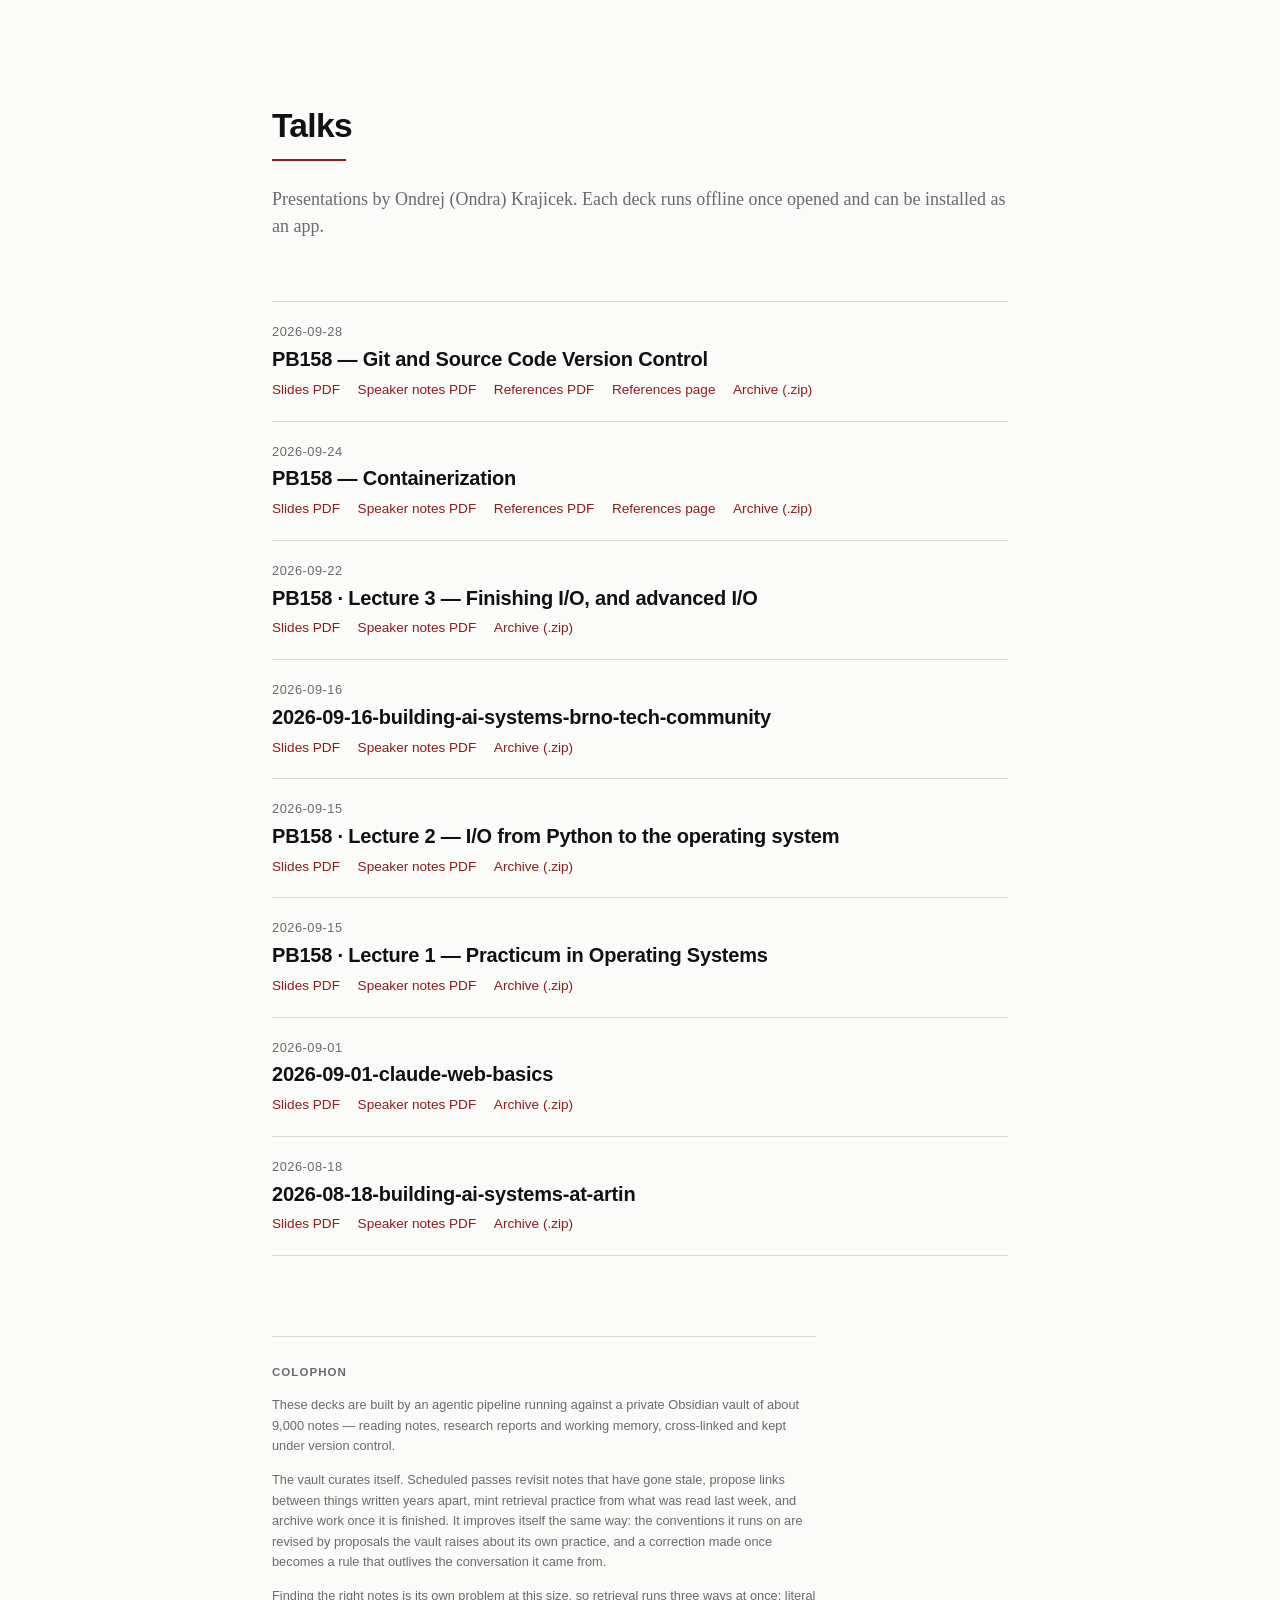
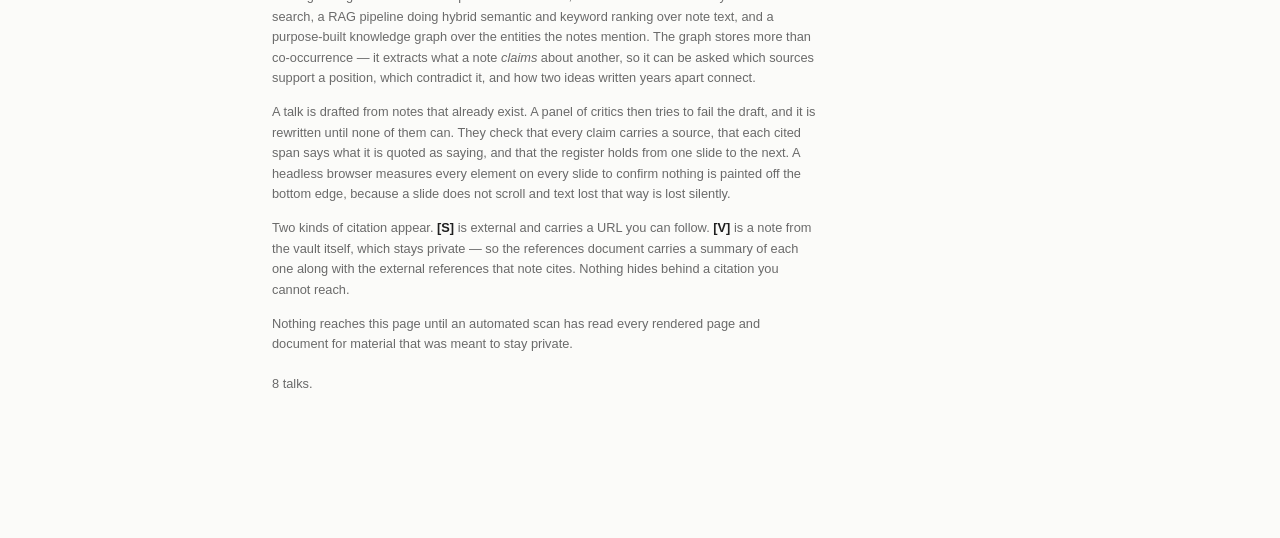
==== commit cbc69df9: "talk: publish 2026-09-28-pb158-git-and-source-code-version-control Rendered from the private vault b" ====
--- a/index.html
+++ b/index.html
@@ -73,6 +73,11 @@
   opened and can be installed as an app.</p>
   <ul>
     <li>
+      <time datetime="2026-09-28">2026-09-28</time>
+      <a class="deck" href="2026-09-28-pb158-git-and-source-code-version-control/">PB158 — Git and Source Code Version Control</a>
+      <div class="extras"><a href="2026-09-28-pb158-git-and-source-code-version-control/2026-09-28-pb158-git-and-source-code-version-control-slides.pdf">Slides&nbsp;PDF</a><a href="2026-09-28-pb158-git-and-source-code-version-control/2026-09-28-pb158-git-and-source-code-version-control-speaker-notes.pdf">Speaker notes&nbsp;PDF</a><a href="2026-09-28-pb158-git-and-source-code-version-control/2026-09-28-pb158-git-and-source-code-version-control-references.pdf">References&nbsp;PDF</a><a href="2026-09-28-pb158-git-and-source-code-version-control/references.html">References&nbsp;page</a><a href="2026-09-28-pb158-git-and-source-code-version-control/2026-09-28-pb158-git-and-source-code-version-control.zip">Archive&nbsp;(.zip)</a></div>
+    </li>
+    <li>
       <time datetime="2026-09-24">2026-09-24</time>
       <a class="deck" href="2026-09-24-pb158-containerization/">PB158 — Containerization</a>
       <div class="extras"><a href="2026-09-24-pb158-containerization/2026-09-24-pb158-containerization-slides.pdf">Slides&nbsp;PDF</a><a href="2026-09-24-pb158-containerization/2026-09-24-pb158-containerization-speaker-notes.pdf">Speaker notes&nbsp;PDF</a><a href="2026-09-24-pb158-containerization/2026-09-24-pb158-containerization-references.pdf">References&nbsp;PDF</a><a href="2026-09-24-pb158-containerization/references.html">References&nbsp;page</a><a href="2026-09-24-pb158-containerization/2026-09-24-pb158-containerization.zip">Archive&nbsp;(.zip)</a></div>
@@ -142,7 +147,7 @@
     cannot reach.</p>
     <p>Nothing reaches this page until an automated scan has read every
     rendered page and document for material that was meant to stay private.</p>
-    <p class="tally">7 talks.</p>
+    <p class="tally">8 talks.</p>
   </footer>
 </main>
 </body>
